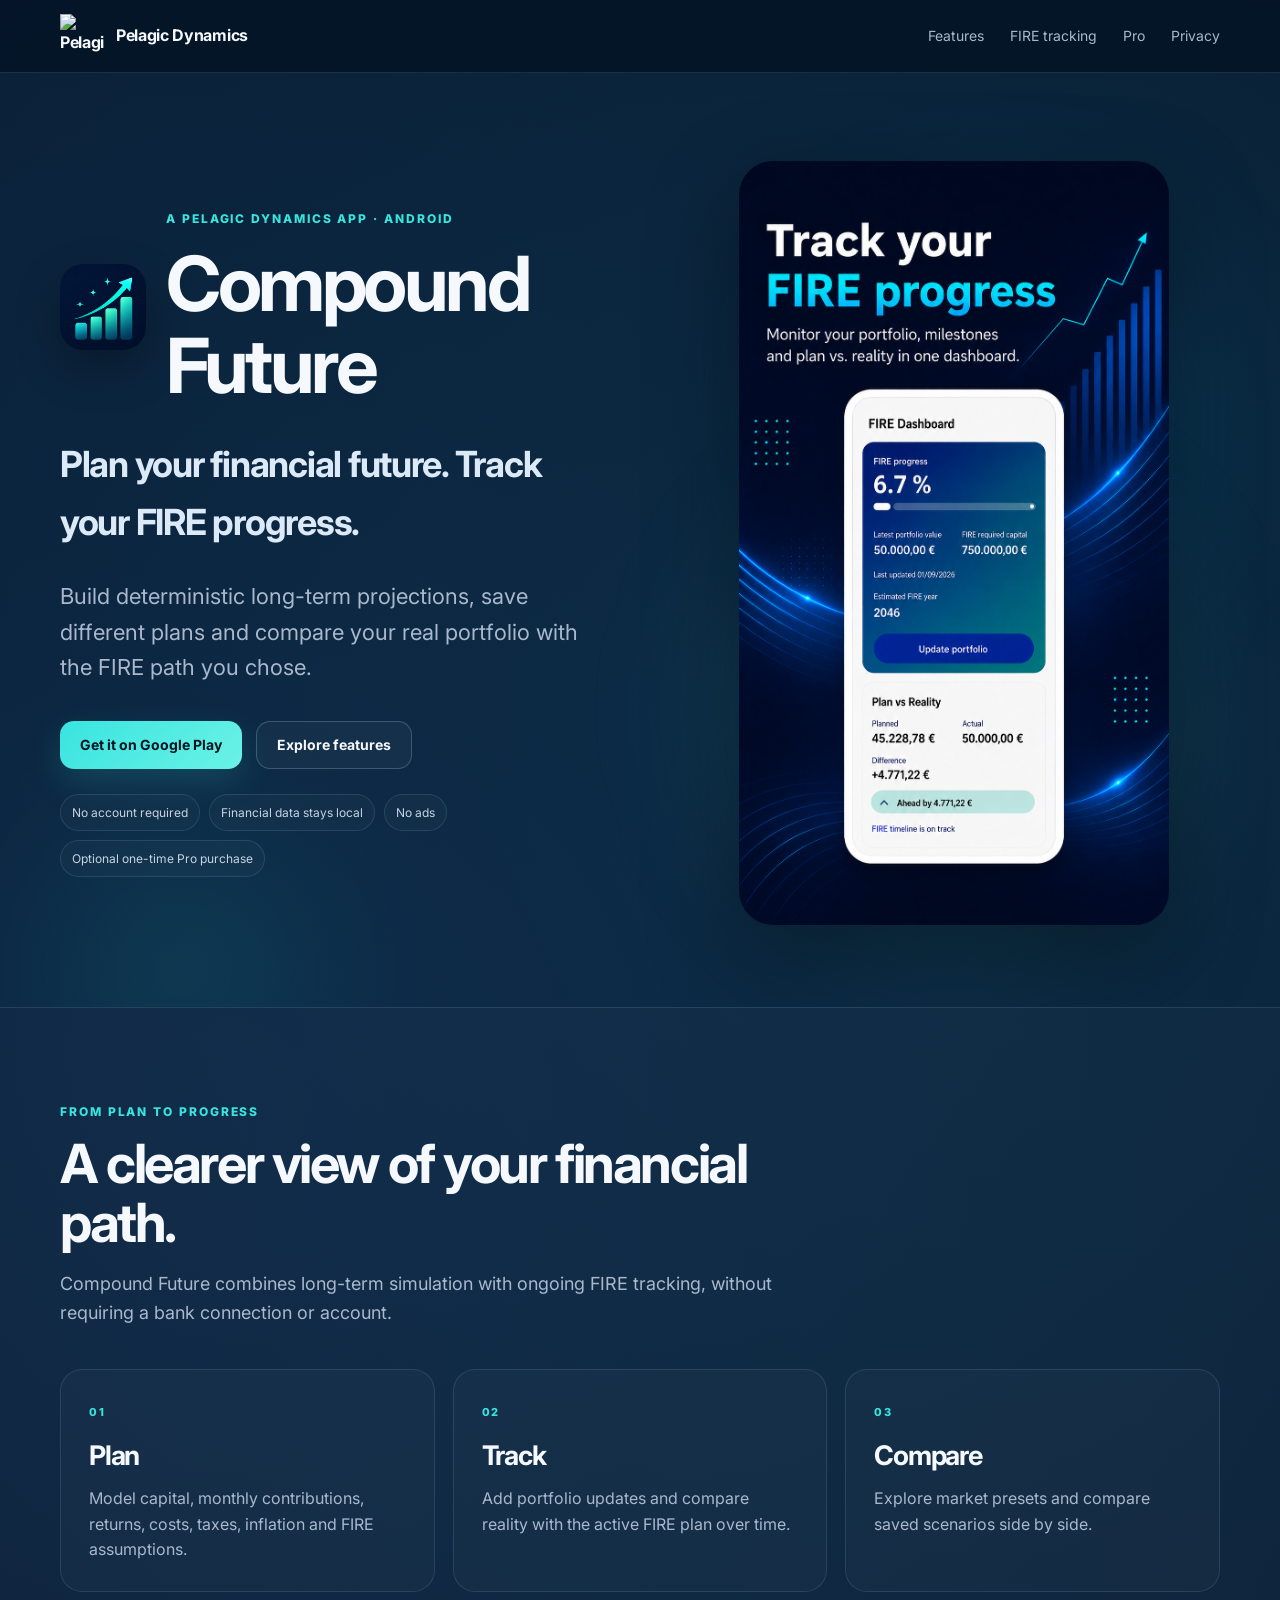
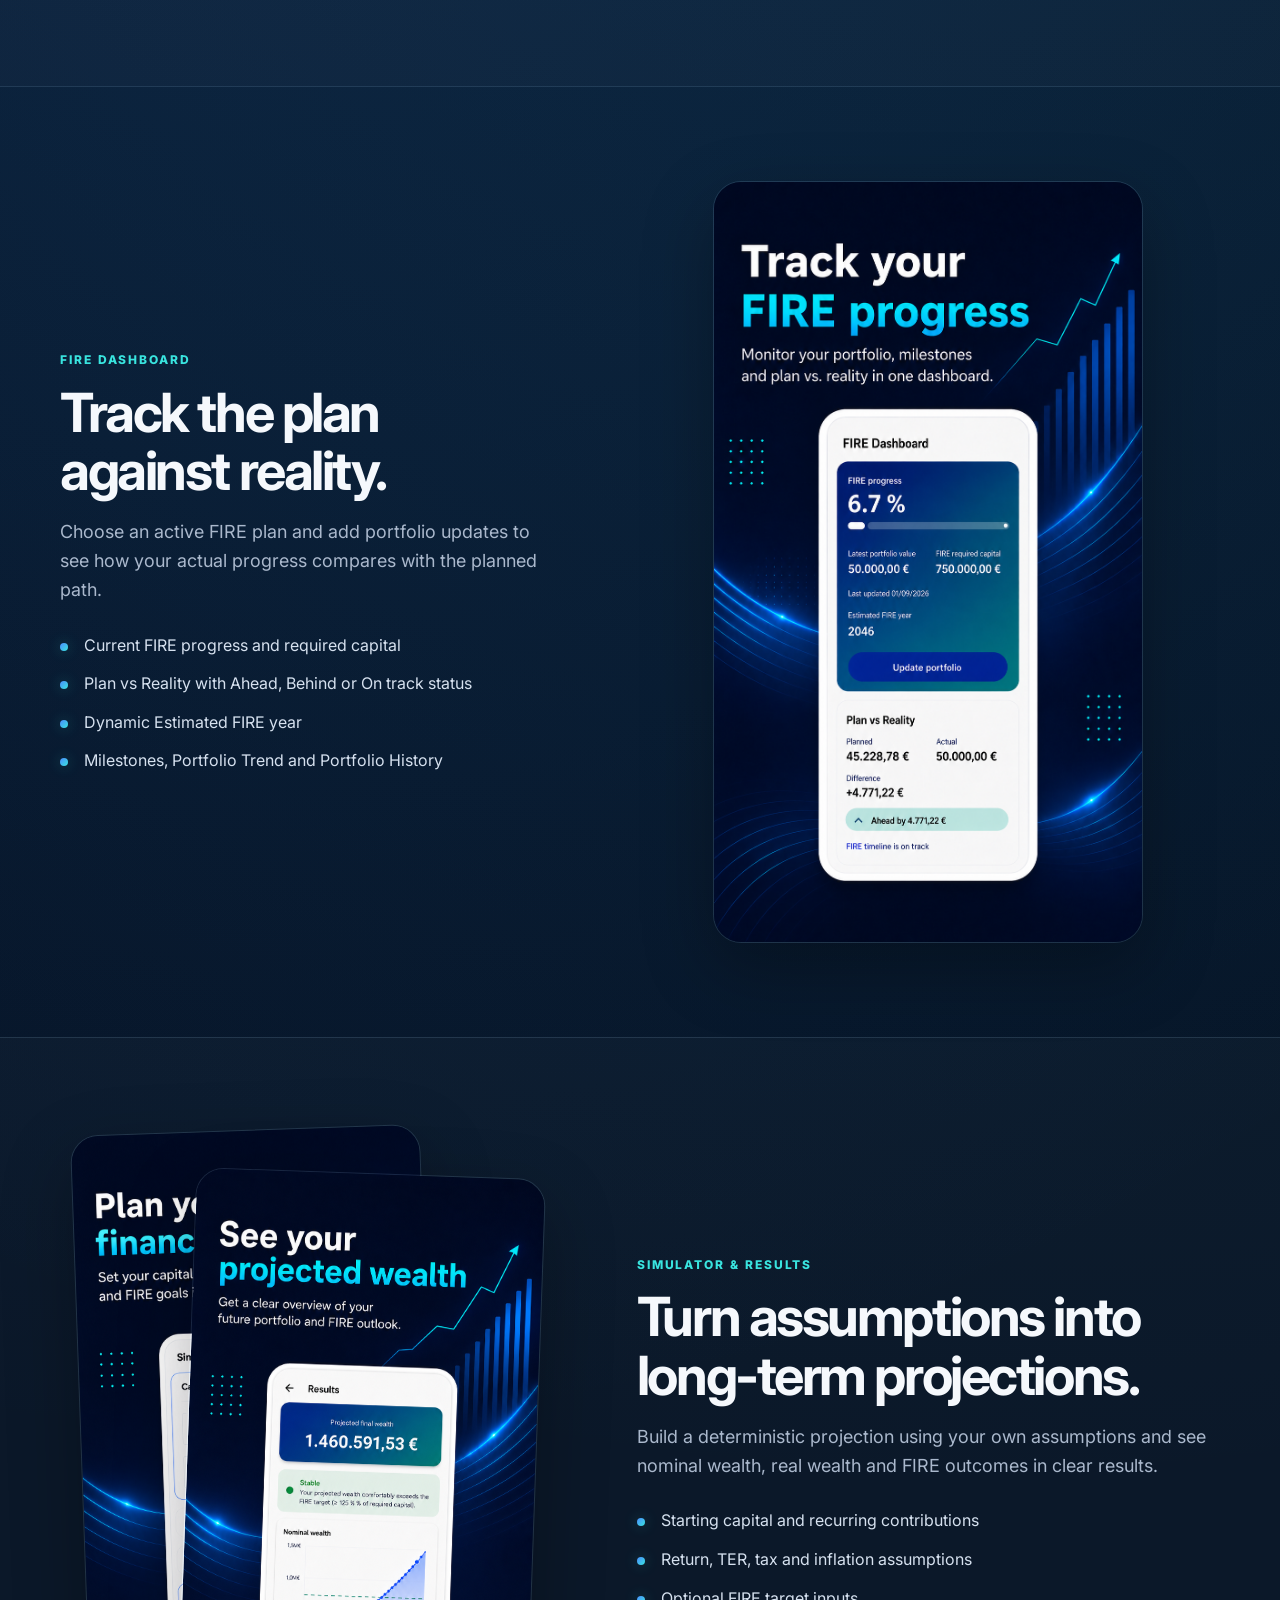
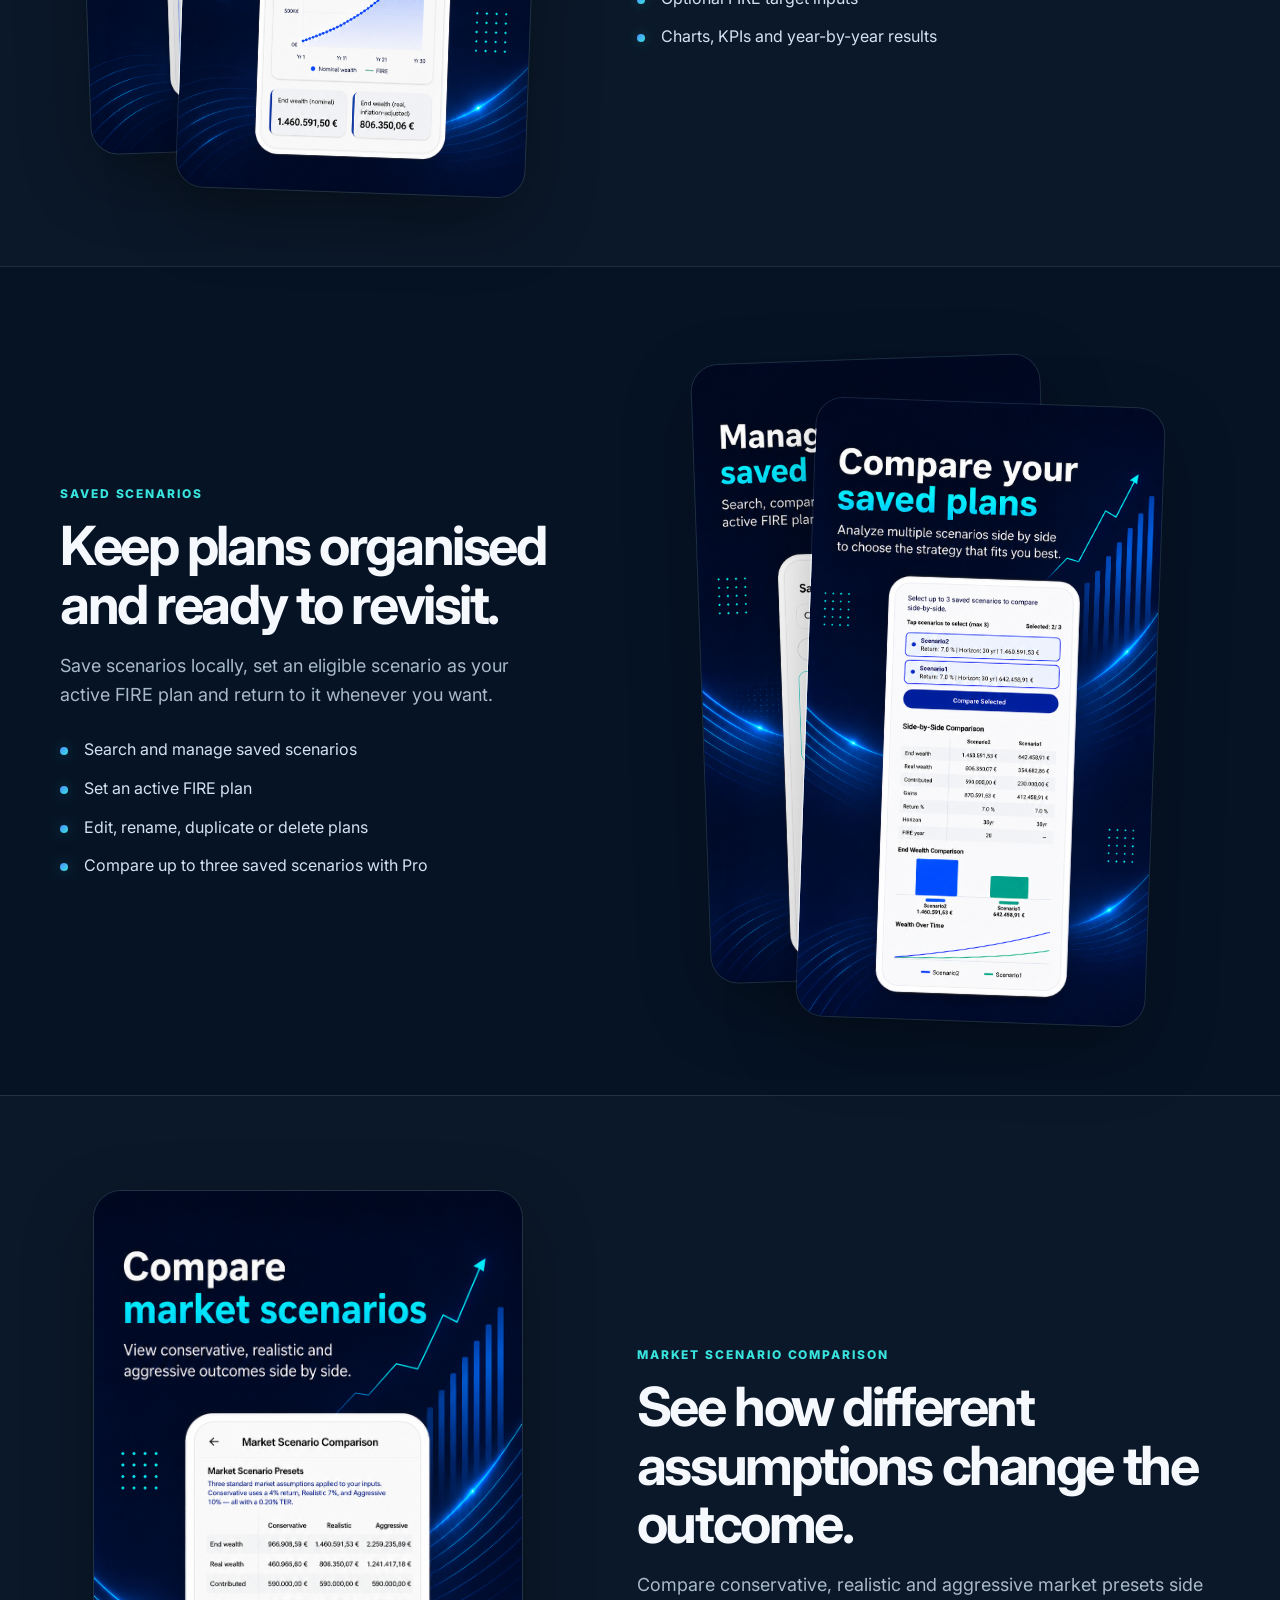
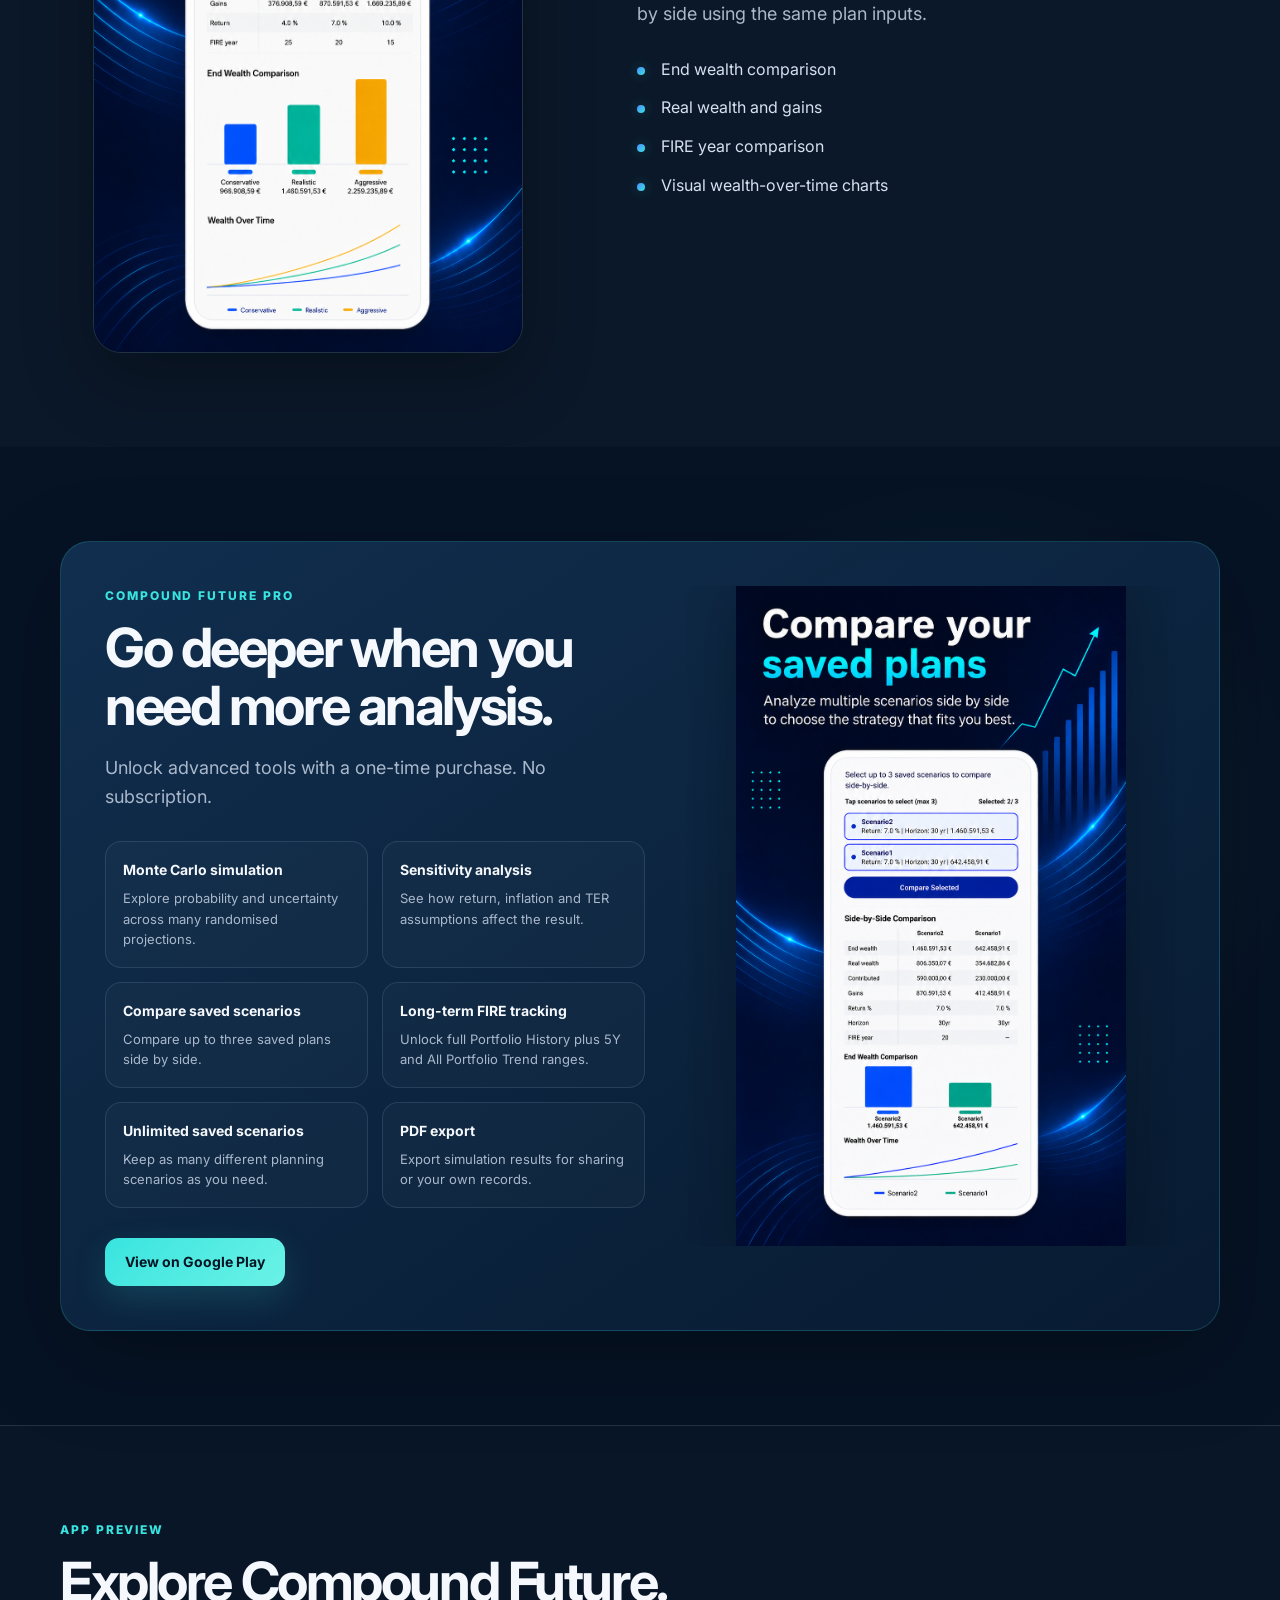
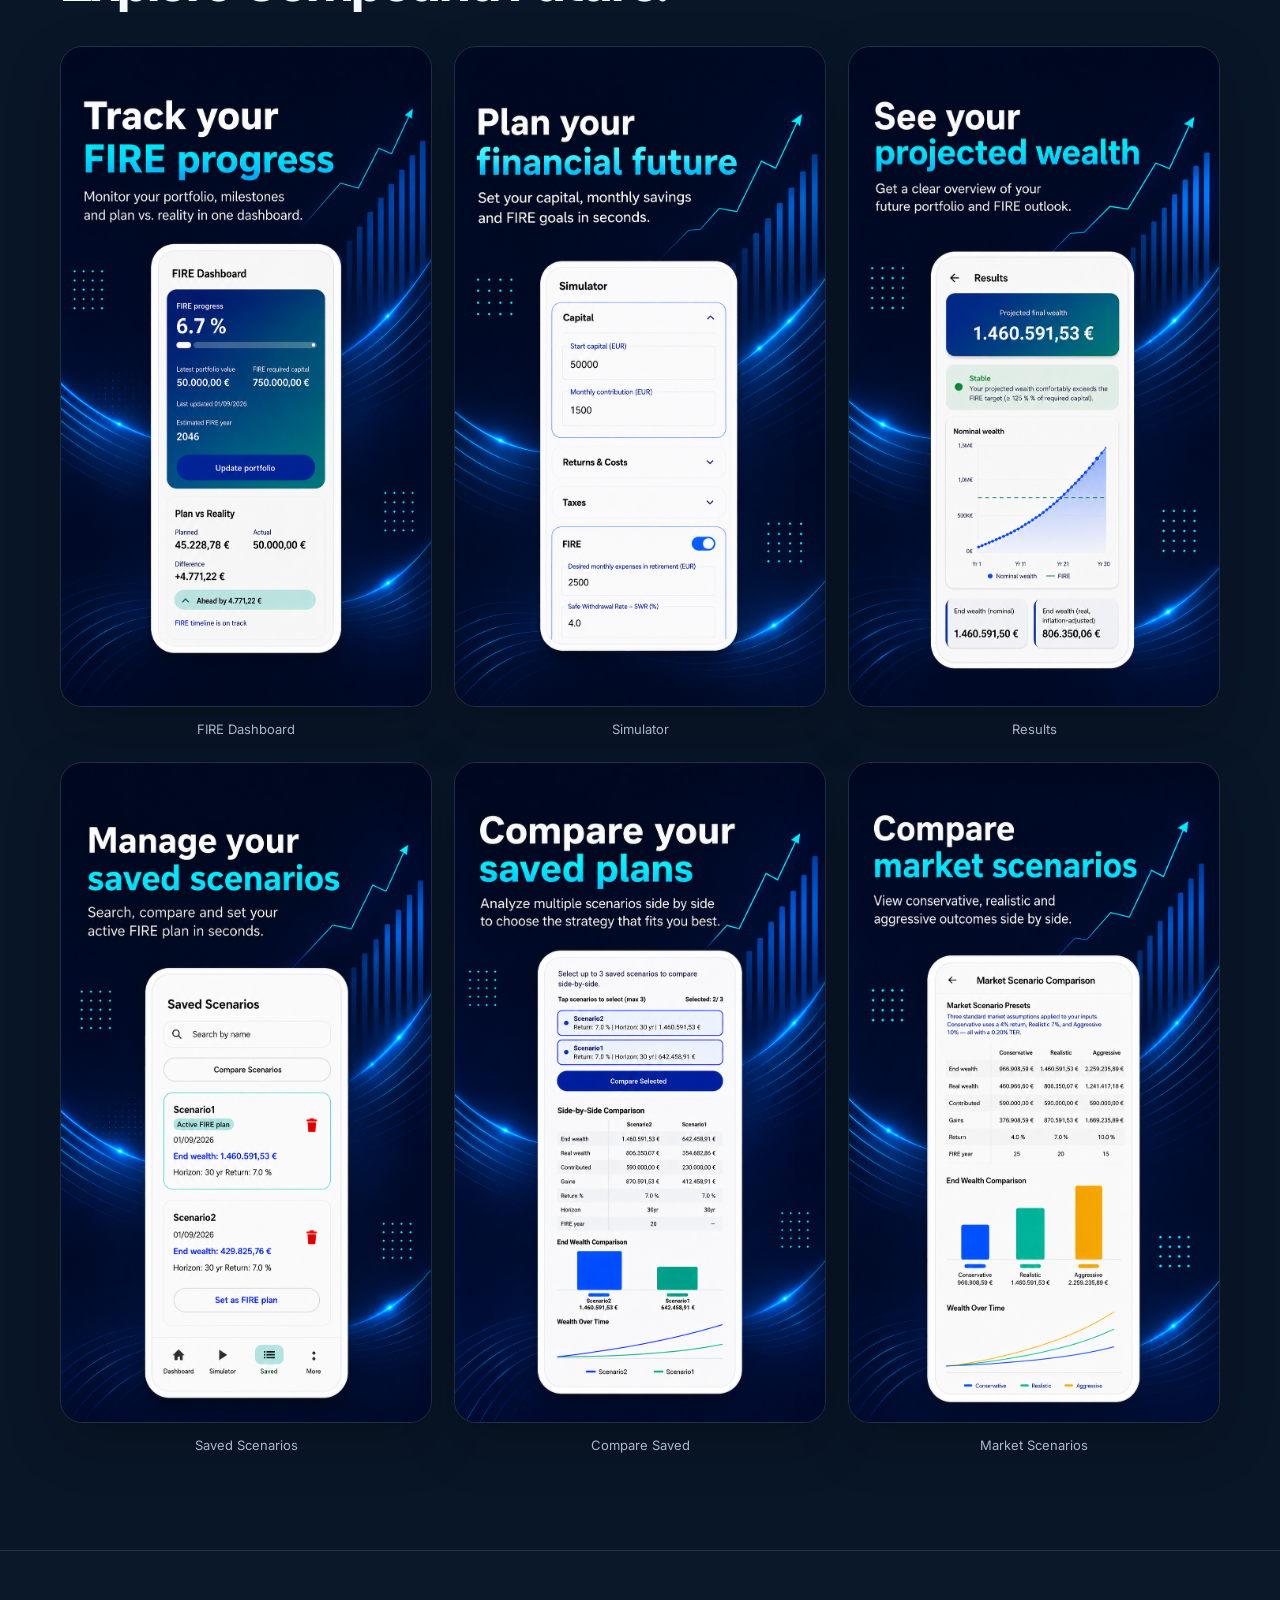
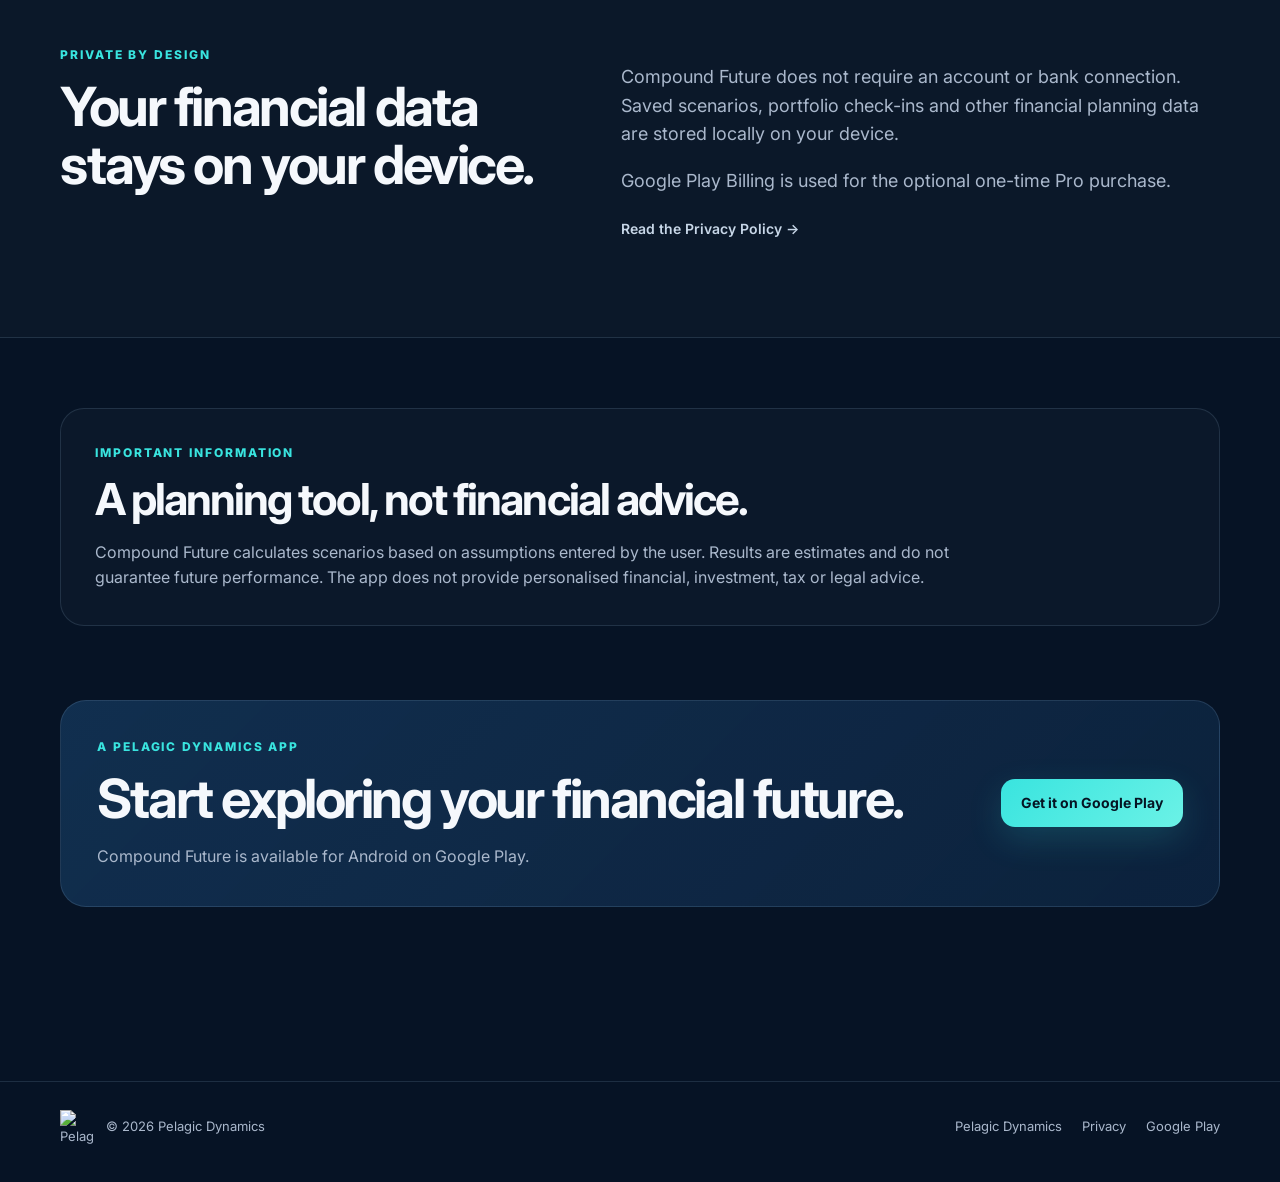
==== compound-future/index.html @ e6f4d22d "Add files via upload" ====
<!doctype html>
<html lang="en">
<head>
  <meta charset="utf-8">
  <meta name="viewport" content="width=device-width, initial-scale=1">
  <meta name="description" content="Compound Future is a private Android FIRE planning app with deterministic projections, portfolio progress tracking and scenario analysis.">
  <meta name="theme-color" content="#07182f">
  <title>Compound Future — Pelagic Dynamics</title>
  <link rel="icon" type="image/png" href="../assets/images/compound-future-icon.png">
  <link rel="preconnect" href="https://fonts.googleapis.com">
  <link rel="preconnect" href="https://fonts.gstatic.com" crossorigin>
  <link href="https://fonts.googleapis.com/css2?family=Inter:wght@400;500;600;700;800&display=swap" rel="stylesheet">
  <link rel="stylesheet" href="../assets/styles.css">
</head>
<body>
  <header class="site-header">
    <div class="container nav-wrap">
      <a class="brand" href="../" aria-label="Pelagic Dynamics home">
        <img src="../assets/images/pelagic-logo-2.png" alt="Pelagic Dynamics logo">
        <span>Pelagic Dynamics</span>
      </a>
      <nav class="nav" aria-label="Primary navigation">
        <a href="#features">Features</a>
        <a href="#tracking">FIRE tracking</a>
        <a href="#pro">Pro</a>
        <a href="privacy/">Privacy</a>
      </nav>
    </div>
  </header>

  <main>
    <section class="cf-hero">
      <div class="hero-glow hero-glow-one"></div>
      <div class="hero-glow hero-glow-two"></div>
      <div class="container cf-hero-grid">
        <div class="cf-hero-copy">
          <div class="cf-app-heading">
            <img src="../assets/images/compound-future-icon.png" alt="Compound Future app icon">
            <div>
              <p class="eyebrow">A PELAGIC DYNAMICS APP · ANDROID</p>
              <h1>Compound Future</h1>
            </div>
          </div>

          <p class="cf-tagline">Plan your financial future. Track your FIRE progress.</p>
          <p class="hero-lead">Build deterministic long-term projections, save different plans and compare your real portfolio with the FIRE path you chose.</p>

          <div class="hero-actions">
            <a class="button button-primary" href="https://play.google.com/store/apps/details?id=com.pelagicdynamics.compoundfuture" target="_blank" rel="noopener noreferrer">Get it on Google Play</a>
            <a class="button button-secondary" href="#features">Explore features</a>
          </div>

          <div class="trust-row cf-trust-row">
            <span>No account required</span>
            <span>Financial data stays local</span>
            <span>No ads</span>
            <span>Optional one-time Pro purchase</span>
          </div>
        </div>

        <div class="cf-hero-visual">
          <div class="cf-phone-glow"></div>
          <img src="../assets/images/cf-dashboard.png" alt="Compound Future FIRE Dashboard">
        </div>
      </div>
    </section>

    <section class="section cf-overview" id="features">
      <div class="container">
        <div class="section-heading">
          <p class="eyebrow">FROM PLAN TO PROGRESS</p>
          <h2>A clearer view of your financial path.</h2>
          <p>Compound Future combines long-term simulation with ongoing FIRE tracking, without requiring a bank connection or account.</p>
        </div>

        <div class="cf-value-grid">
          <article class="cf-value-card">
            <span class="cf-number">01</span>
            <h3>Plan</h3>
            <p>Model capital, monthly contributions, returns, costs, taxes, inflation and FIRE assumptions.</p>
          </article>
          <article class="cf-value-card">
            <span class="cf-number">02</span>
            <h3>Track</h3>
            <p>Add portfolio updates and compare reality with the active FIRE plan over time.</p>
          </article>
          <article class="cf-value-card">
            <span class="cf-number">03</span>
            <h3>Compare</h3>
            <p>Explore market presets and compare saved scenarios side by side.</p>
          </article>
        </div>
      </div>
    </section>

    <section class="section cf-feature-section" id="tracking">
      <div class="container cf-feature-row">
        <div class="cf-feature-copy">
          <p class="eyebrow">FIRE DASHBOARD</p>
          <h2>Track the plan against reality.</h2>
          <p>Choose an active FIRE plan and add portfolio updates to see how your actual progress compares with the planned path.</p>
          <ul class="cf-list">
            <li>Current FIRE progress and required capital</li>
            <li>Plan vs Reality with Ahead, Behind or On track status</li>
            <li>Dynamic Estimated FIRE year</li>
            <li>Milestones, Portfolio Trend and Portfolio History</li>
          </ul>
        </div>
        <div class="cf-feature-image">
          <img src="../assets/images/cf-dashboard.png" alt="Compound Future FIRE Dashboard showing plan versus reality">
        </div>
      </div>
    </section>

    <section class="section cf-feature-section cf-feature-alt">
      <div class="container cf-feature-row cf-feature-row-reverse">
        <div class="cf-feature-copy">
          <p class="eyebrow">SIMULATOR & RESULTS</p>
          <h2>Turn assumptions into long-term projections.</h2>
          <p>Build a deterministic projection using your own assumptions and see nominal wealth, real wealth and FIRE outcomes in clear results.</p>
          <ul class="cf-list">
            <li>Starting capital and recurring contributions</li>
            <li>Return, TER, tax and inflation assumptions</li>
            <li>Optional FIRE target inputs</li>
            <li>Charts, KPIs and year-by-year results</li>
          </ul>
        </div>
        <div class="cf-feature-image cf-feature-stack">
          <img src="../assets/images/cf-plan.png" alt="Compound Future Simulator">
          <img src="../assets/images/cf-results.png" alt="Compound Future projected wealth results">
        </div>
      </div>
    </section>

    <section class="section cf-feature-section">
      <div class="container cf-feature-row">
        <div class="cf-feature-copy">
          <p class="eyebrow">SAVED SCENARIOS</p>
          <h2>Keep plans organised and ready to revisit.</h2>
          <p>Save scenarios locally, set an eligible scenario as your active FIRE plan and return to it whenever you want.</p>
          <ul class="cf-list">
            <li>Search and manage saved scenarios</li>
            <li>Set an active FIRE plan</li>
            <li>Edit, rename, duplicate or delete plans</li>
            <li>Compare up to three saved scenarios with Pro</li>
          </ul>
        </div>
        <div class="cf-feature-image cf-feature-stack">
          <img src="../assets/images/cf-saved.png" alt="Compound Future saved scenarios">
          <img src="../assets/images/cf-compare-saved.png" alt="Compound Future saved scenario comparison">
        </div>
      </div>
    </section>

    <section class="section cf-feature-section cf-feature-alt">
      <div class="container cf-feature-row cf-feature-row-reverse">
        <div class="cf-feature-copy">
          <p class="eyebrow">MARKET SCENARIO COMPARISON</p>
          <h2>See how different assumptions change the outcome.</h2>
          <p>Compare conservative, realistic and aggressive market presets side by side using the same plan inputs.</p>
          <ul class="cf-list">
            <li>End wealth comparison</li>
            <li>Real wealth and gains</li>
            <li>FIRE year comparison</li>
            <li>Visual wealth-over-time charts</li>
          </ul>
        </div>
        <div class="cf-feature-image">
          <img src="../assets/images/cf-market.png" alt="Compound Future market scenario comparison">
        </div>
      </div>
    </section>

    <section class="section cf-pro" id="pro">
      <div class="container">
        <div class="cf-pro-card">
          <div class="cf-pro-copy">
            <p class="eyebrow">COMPOUND FUTURE PRO</p>
            <h2>Go deeper when you need more analysis.</h2>
            <p>Unlock advanced tools with a one-time purchase. No subscription.</p>

            <div class="cf-pro-features">
              <div><strong>Monte Carlo simulation</strong><span>Explore probability and uncertainty across many randomised projections.</span></div>
              <div><strong>Sensitivity analysis</strong><span>See how return, inflation and TER assumptions affect the result.</span></div>
              <div><strong>Compare saved scenarios</strong><span>Compare up to three saved plans side by side.</span></div>
              <div><strong>Long-term FIRE tracking</strong><span>Unlock full Portfolio History plus 5Y and All Portfolio Trend ranges.</span></div>
              <div><strong>Unlimited saved scenarios</strong><span>Keep as many different planning scenarios as you need.</span></div>
              <div><strong>PDF export</strong><span>Export simulation results for sharing or your own records.</span></div>
            </div>

            <a class="button button-primary" href="https://play.google.com/store/apps/details?id=com.pelagicdynamics.compoundfuture" target="_blank" rel="noopener noreferrer">View on Google Play</a>
          </div>
          <div class="cf-pro-visual">
            <img src="../assets/images/cf-compare-saved.png" alt="Compound Future saved scenario comparison">
          </div>
        </div>
      </div>
    </section>

    <section class="section cf-gallery-section">
      <div class="container">
        <div class="section-heading compact">
          <p class="eyebrow">APP PREVIEW</p>
          <h2>Explore Compound Future.</h2>
        </div>
        <div class="screenshots screenshots-six">
          <figure><img src="../assets/images/cf-dashboard.png" alt="FIRE Dashboard"><figcaption>FIRE Dashboard</figcaption></figure>
          <figure><img src="../assets/images/cf-plan.png" alt="Simulator"><figcaption>Simulator</figcaption></figure>
          <figure><img src="../assets/images/cf-results.png" alt="Results"><figcaption>Results</figcaption></figure>
          <figure><img src="../assets/images/cf-saved.png" alt="Saved Scenarios"><figcaption>Saved Scenarios</figcaption></figure>
          <figure><img src="../assets/images/cf-compare-saved.png" alt="Compare Saved Scenarios"><figcaption>Compare Saved</figcaption></figure>
          <figure><img src="../assets/images/cf-market.png" alt="Market Scenario Comparison"><figcaption>Market Scenarios</figcaption></figure>
        </div>
      </div>
    </section>

    <section class="section cf-privacy" id="privacy">
      <div class="container cf-privacy-grid">
        <div>
          <p class="eyebrow">PRIVATE BY DESIGN</p>
          <h2>Your financial data stays on your device.</h2>
        </div>
        <div class="cf-privacy-copy">
          <p>Compound Future does not require an account or bank connection. Saved scenarios, portfolio check-ins and other financial planning data are stored locally on your device.</p>
          <p>Google Play Billing is used for the optional one-time Pro purchase.</p>
          <a class="text-link" href="privacy/">Read the Privacy Policy →</a>
        </div>
      </div>
    </section>

    <section class="section cf-disclaimer">
      <div class="container">
        <div class="cf-disclaimer-card">
          <p class="eyebrow">IMPORTANT INFORMATION</p>
          <h2>A planning tool, not financial advice.</h2>
          <p>Compound Future calculates scenarios based on assumptions entered by the user. Results are estimates and do not guarantee future performance. The app does not provide personalised financial, investment, tax or legal advice.</p>
        </div>
      </div>
    </section>

    <section class="section contact cf-final-cta">
      <div class="container contact-card">
        <div>
          <p class="eyebrow">A PELAGIC DYNAMICS APP</p>
          <h2>Start exploring your financial future.</h2>
          <p>Compound Future is available for Android on Google Play.</p>
        </div>
        <a class="button button-primary" href="https://play.google.com/store/apps/details?id=com.pelagicdynamics.compoundfuture" target="_blank" rel="noopener noreferrer">Get it on Google Play</a>
      </div>
    </section>
  </main>

  <footer class="footer">
    <div class="container footer-wrap">
      <div class="footer-brand">
        <img src="../assets/images/pelagic-logo-2.png" alt="Pelagic Dynamics">
        <span>© 2026 Pelagic Dynamics</span>
      </div>
      <div class="footer-links">
        <a href="../">Pelagic Dynamics</a>
        <a href="privacy/">Privacy</a>
        <a href="https://play.google.com/store/apps/details?id=com.pelagicdynamics.compoundfuture" target="_blank" rel="noopener noreferrer">Google Play</a>
      </div>
    </div>
  </footer>
</body>
</html>
---- assets/styles.css ----
:root {
  --bg: #061325;
  --bg-soft: #0a1b32;
  --surface: rgba(14, 33, 58, .72);
  --surface-strong: #102744;
  --text: #f5f8fc;
  --muted: #aab8cc;
  --line: rgba(151, 184, 218, .16);
  --cyan: #39e4df;
  --blue: #4b8cff;
  --blue-deep: #165bc6;
  --shadow: 0 28px 90px rgba(0, 0, 0, .28);
}

* { box-sizing: border-box; }
html { scroll-behavior: smooth; }
body {
  margin: 0;
  font-family: Inter, system-ui, -apple-system, BlinkMacSystemFont, "Segoe UI", sans-serif;
  color: var(--text);
  background:
    radial-gradient(circle at 76% 8%, rgba(34, 184, 209, .11), transparent 28%),
    radial-gradient(circle at 18% 12%, rgba(54, 113, 230, .12), transparent 24%),
    var(--bg);
  line-height: 1.6;
}
img { max-width: 100%; display: block; }
a { color: inherit; text-decoration: none; }

.container { width: min(1160px, calc(100% - 40px)); margin: 0 auto; }

.site-header {
  position: sticky; top: 0; z-index: 50;
  backdrop-filter: blur(18px);
  background: rgba(6, 19, 37, .82);
  border-bottom: 1px solid var(--line);
}
.nav-wrap { min-height: 72px; display: flex; align-items: center; justify-content: space-between; gap: 28px; }
.brand { display: inline-flex; align-items: center; gap: 12px; font-weight: 700; letter-spacing: -.02em; }
.brand img { width: 44px; height: 44px; object-fit: contain; }
.nav { display: flex; gap: 26px; font-size: 14px; color: var(--muted); }
.nav a:hover { color: var(--text); }

.hero { position: relative; overflow: hidden; padding: 108px 0 92px; }
.hero-grid { display: grid; grid-template-columns: 1.1fr .9fr; align-items: center; gap: 68px; }
.hero-copy { max-width: 720px; }
.eyebrow { margin: 0 0 14px; color: var(--cyan); font-size: 12px; font-weight: 800; letter-spacing: .16em; }
h1, h2, h3 { margin: 0; line-height: 1.08; letter-spacing: -.045em; }
h1 { font-size: clamp(48px, 7vw, 82px); max-width: 850px; }
h2 { font-size: clamp(34px, 4.7vw, 54px); }
h3 { font-size: clamp(28px, 3.6vw, 42px); }
.hero-lead { margin: 28px 0 0; color: var(--muted); font-size: clamp(18px, 2vw, 22px); max-width: 680px; }
.hero-actions { display: flex; flex-wrap: wrap; gap: 14px; margin-top: 36px; }
.button { display: inline-flex; align-items: center; justify-content: center; min-height: 48px; padding: 0 20px; border-radius: 14px; font-weight: 700; font-size: 14px; transition: transform .18s ease, border-color .18s ease, background .18s ease; }
.button:hover { transform: translateY(-2px); }
.button-primary { color: #051423; background: linear-gradient(135deg, var(--cyan), #6bf2e6); box-shadow: 0 12px 34px rgba(57, 228, 223, .16); }
.button-secondary { border: 1px solid rgba(178, 205, 233, .25); background: rgba(255,255,255,.035); }
.hero-mark { position: relative; display: grid; place-items: center; min-height: 430px; }
.hero-mark img { position: relative; z-index: 2; width: min(420px, 88%); filter: drop-shadow(0 28px 45px rgba(0,0,0,.22)); }
.hero-mark-ring { position: absolute; width: 360px; height: 360px; border-radius: 50%; border: 1px solid rgba(57,228,223,.24); box-shadow: inset 0 0 70px rgba(51, 174, 215, .10), 0 0 70px rgba(51,174,215,.08); }
.hero-glow { position: absolute; border-radius: 50%; filter: blur(85px); opacity: .22; pointer-events: none; }
.hero-glow-one { width: 360px; height: 360px; background: #008ecf; right: 7%; top: 18%; }
.hero-glow-two { width: 260px; height: 260px; background: #1ee6d0; left: 4%; bottom: -10%; opacity: .10; }

.section { padding: 94px 0; }
.section-heading { max-width: 760px; margin-bottom: 42px; }
.section-heading > p:last-child { color: var(--muted); margin: 18px 0 0; font-size: 18px; }
.section-heading.compact { margin-bottom: 34px; }

.product-card {
  display: grid; grid-template-columns: 1.05fr .95fr; gap: 30px;
  background: linear-gradient(150deg, rgba(19, 47, 81, .88), rgba(9, 28, 52, .90));
  border: 1px solid var(--line); border-radius: 30px; padding: 38px; box-shadow: var(--shadow); overflow: hidden;
}
.product-copy { padding: 6px; }
.product-title-row { display: flex; align-items: center; gap: 18px; }
.app-icon { width: 82px; height: 82px; border-radius: 22px; box-shadow: 0 14px 32px rgba(0,0,0,.28); }
.product-kicker { margin: 0 0 6px; color: var(--cyan); font-size: 11px; font-weight: 800; letter-spacing: .14em; }
.product-intro { color: var(--muted); font-size: 18px; margin: 24px 0 28px; }
.feature-grid { display: grid; gap: 18px; }
.feature-item { display: grid; grid-template-columns: 12px 1fr; gap: 12px; align-items: start; }
.feature-dot { width: 8px; height: 8px; border-radius: 50%; margin-top: 8px; background: linear-gradient(135deg, var(--blue), var(--cyan)); box-shadow: 0 0 16px rgba(57,228,223,.4); }
.feature-item strong { display: block; font-size: 15px; }
.feature-item p { margin: 4px 0 0; color: var(--muted); font-size: 14px; }
.trust-row { display: flex; flex-wrap: wrap; gap: 9px; margin-top: 28px; }
.trust-row span { padding: 8px 11px; border: 1px solid var(--line); border-radius: 999px; color: #c7d3e2; font-size: 12px; background: rgba(255,255,255,.025); }
.product-actions { display: flex; flex-wrap: wrap; gap: 18px; align-items: center; margin-top: 28px; }
.text-link { color: #c8d7e8; font-size: 14px; font-weight: 600; }
.text-link:hover { color: var(--cyan); }
.product-visual { display: flex; align-items: flex-end; justify-content: center; padding: 10px 0 0; }
.product-visual img { width: min(390px, 100%); border-radius: 30px 30px 0 0; box-shadow: 0 26px 70px rgba(0,0,0,.28); }

.showcase { background: rgba(255,255,255,.018); border-top: 1px solid var(--line); border-bottom: 1px solid var(--line); }
.screenshots { display: grid; grid-template-columns: repeat(4, 1fr); gap: 18px; align-items: start; }
.screenshots figure { margin: 0; }
.screenshots img { width: 100%; border-radius: 22px; border: 1px solid var(--line); box-shadow: 0 20px 54px rgba(0,0,0,.23); }
.screenshots figcaption { margin-top: 12px; color: var(--muted); font-size: 13px; text-align: center; }

.studio-grid { display: grid; grid-template-columns: .9fr 1.1fr; gap: 70px; align-items: start; }
.studio-copy { font-size: 20px; color: var(--muted); }
.studio-copy p { margin-top: 0; }

.contact { padding-top: 34px; }
.contact-card { display: flex; justify-content: space-between; align-items: center; gap: 30px; padding: 36px; border-radius: 26px; background: linear-gradient(135deg, rgba(26, 69, 112, .56), rgba(15, 40, 70, .7)); border: 1px solid var(--line); }
.contact-card p:not(.eyebrow) { color: var(--muted); margin-bottom: 0; }

.footer { margin-top: 80px; border-top: 1px solid var(--line); padding: 28px 0 38px; color: var(--muted); font-size: 13px; }
.footer-wrap { display: flex; justify-content: space-between; align-items: center; gap: 24px; }
.footer-brand { display: flex; align-items: center; gap: 12px; }
.footer-brand img { width: 34px; height: 34px; object-fit: contain; }
.footer-links { display: flex; gap: 20px; }
.footer-links a:hover { color: var(--text); }

@media (max-width: 920px) {
  .hero-grid, .product-card, .studio-grid { grid-template-columns: 1fr; }
  .hero { padding-top: 78px; }
  .hero-mark { min-height: 300px; }
  .hero-mark img { width: 300px; }
  .hero-mark-ring { width: 260px; height: 260px; }
  .product-visual { max-height: 620px; overflow: hidden; }
  .screenshots { grid-template-columns: repeat(2, 1fr); }
}

@media (max-width: 680px) {
  .container { width: min(100% - 28px, 1160px); }
  .nav { display: none; }
  .brand span { font-size: 15px; }
  .hero { padding: 64px 0 58px; }
  .hero-grid { gap: 30px; }
  .hero-mark { min-height: 240px; }
  .hero-mark img { width: 240px; }
  .hero-mark-ring { width: 205px; height: 205px; }
  .section { padding: 66px 0; }
  .product-card { padding: 22px; border-radius: 24px; }
  .product-title-row { align-items: flex-start; }
  .app-icon { width: 66px; height: 66px; border-radius: 18px; }
  .screenshots { grid-template-columns: 1fr 1fr; gap: 12px; }
  .screenshots img { border-radius: 15px; }
  .contact-card, .footer-wrap { flex-direction: column; align-items: flex-start; }
  .footer-links { flex-wrap: wrap; }
}

/* Compound Future product page */
.cf-hero { position: relative; overflow: hidden; padding: 88px 0 82px; }
.cf-hero-grid { display: grid; grid-template-columns: 1.02fr .98fr; gap: 76px; align-items: center; }
.cf-hero-copy { position: relative; z-index: 2; }
.cf-app-heading { display: flex; gap: 20px; align-items: center; }
.cf-app-heading img { width: 86px; height: 86px; border-radius: 23px; box-shadow: 0 18px 44px rgba(0,0,0,.28); }
.cf-app-heading h1 { font-size: clamp(48px, 6vw, 76px); }
.cf-tagline { margin: 30px 0 0; font-size: clamp(25px, 3vw, 36px); font-weight: 700; letter-spacing: -.035em; color: #dce9f7; }
.cf-trust-row { margin-top: 25px; }
.cf-hero-visual { position: relative; display: flex; justify-content: center; align-items: flex-end; min-height: 650px; }
.cf-hero-visual img { position: relative; z-index: 2; width: min(430px, 100%); border-radius: 34px; box-shadow: 0 32px 90px rgba(0,0,0,.38); }
.cf-phone-glow { position: absolute; width: 430px; height: 430px; border-radius: 50%; background: rgba(57,228,223,.14); filter: blur(75px); }
.cf-overview { border-top: 1px solid var(--line); background: rgba(255,255,255,.014); }
.cf-value-grid { display: grid; grid-template-columns: repeat(3, 1fr); gap: 18px; }
.cf-value-card { padding: 28px; border-radius: 22px; border: 1px solid var(--line); background: rgba(255,255,255,.025); }
.cf-value-card .cf-number { color: var(--cyan); font-size: 11px; font-weight: 800; letter-spacing: .16em; }
.cf-value-card h3 { margin-top: 17px; font-size: 27px; }
.cf-value-card p { color: var(--muted); margin-bottom: 0; }
.cf-feature-section { border-top: 1px solid var(--line); }
.cf-feature-alt { background: rgba(255,255,255,.018); }
.cf-feature-row { display: grid; grid-template-columns: .92fr 1.08fr; gap: 80px; align-items: center; }
.cf-feature-row-reverse .cf-feature-copy { order: 2; }
.cf-feature-row-reverse .cf-feature-image { order: 1; }
.cf-feature-copy > p:not(.eyebrow) { color: var(--muted); font-size: 18px; max-width: 620px; }
.cf-list { list-style: none; margin: 28px 0 0; padding: 0; display: grid; gap: 13px; color: #d6e1ef; }
.cf-list li { position: relative; padding-left: 24px; }
.cf-list li::before { content: ""; position: absolute; left: 0; top: .62em; width: 8px; height: 8px; border-radius: 50%; background: linear-gradient(135deg, var(--blue), var(--cyan)); box-shadow: 0 0 14px rgba(57,228,223,.3); }
.cf-feature-image { display: flex; justify-content: center; }
.cf-feature-image img { width: min(430px, 100%); border-radius: 28px; border: 1px solid var(--line); box-shadow: 0 25px 70px rgba(0,0,0,.28); }
.cf-pro { background: radial-gradient(circle at 75% 38%, rgba(57,228,223,.09), transparent 30%); }
.cf-pro-card { display: grid; grid-template-columns: 1.05fr .95fr; gap: 42px; padding: 44px; border-radius: 30px; border: 1px solid rgba(57,228,223,.18); background: linear-gradient(145deg, rgba(18,49,82,.92), rgba(8,27,50,.94)); box-shadow: var(--shadow); overflow: hidden; }
.cf-pro-copy > p:not(.eyebrow) { color: var(--muted); font-size: 18px; }
.cf-pro-features { display: grid; grid-template-columns: 1fr 1fr; gap: 14px; margin: 30px 0; }
.cf-pro-features > div { padding: 17px; border: 1px solid var(--line); border-radius: 16px; background: rgba(255,255,255,.025); }
.cf-pro-features strong { display: block; font-size: 14px; }
.cf-pro-features span { display: block; margin-top: 6px; color: var(--muted); font-size: 13px; }
.cf-pro-visual { display: flex; align-items: flex-end; justify-content: center; max-height: 660px; overflow: hidden; }
.cf-pro-visual img { width: min(390px, 100%); border-radius: 26px 26px 0 0; box-shadow: 0 25px 70px rgba(0,0,0,.28); }
.cf-privacy { border-top: 1px solid var(--line); border-bottom: 1px solid var(--line); background: rgba(255,255,255,.018); }
.cf-privacy-grid { display: grid; grid-template-columns: .9fr 1.1fr; gap: 70px; }
.cf-privacy-copy { color: var(--muted); font-size: 18px; }
.cf-disclaimer { padding-top: 70px; padding-bottom: 40px; }
.cf-disclaimer-card { padding: 34px; border-radius: 24px; border: 1px solid var(--line); background: rgba(255,255,255,.022); }
.cf-disclaimer-card h2 { font-size: clamp(30px, 4vw, 44px); }
.cf-disclaimer-card > p:last-child { margin-bottom: 0; max-width: 900px; color: var(--muted); }
.cf-final-cta { padding-top: 34px; }

@media (max-width: 920px) {
  .cf-hero-grid, .cf-feature-row, .cf-pro-card, .cf-privacy-grid { grid-template-columns: 1fr; }
  .cf-hero-visual { min-height: 520px; }
  .cf-feature-row-reverse .cf-feature-copy, .cf-feature-row-reverse .cf-feature-image { order: initial; }
  .cf-feature-row { gap: 42px; }
  .cf-value-grid { grid-template-columns: 1fr; }
}

@media (max-width: 680px) {
  .cf-hero { padding: 58px 0 60px; }
  .cf-app-heading { align-items: flex-start; }
  .cf-app-heading img { width: 66px; height: 66px; border-radius: 18px; }
  .cf-hero-visual { min-height: 430px; }
  .cf-pro-card { padding: 23px; border-radius: 24px; }
  .cf-pro-features { grid-template-columns: 1fr; }
  .cf-value-card { padding: 23px; }
  .cf-disclaimer-card { padding: 24px; }
}

/* 2026-09 refresh: updated Compound Future screenshots while keeping Pelagic Dynamics as the primary studio brand */
.screenshots-six { grid-template-columns: repeat(3, 1fr); gap: 22px; }
.screenshots-six img { aspect-ratio: 9 / 16; object-fit: cover; object-position: top; }
.cf-gallery-section { border-top: 1px solid var(--line); background: rgba(255,255,255,.012); }
.cf-feature-stack { position: relative; min-height: 640px; align-items: center; }
.cf-feature-stack img { position: absolute; width: min(350px, 78%); }
.cf-feature-stack img:first-child { transform: translate(-15%, -2%) rotate(-2deg); z-index: 1; }
.cf-feature-stack img:last-child { transform: translate(15%, 5%) rotate(2deg); z-index: 2; }

@media (max-width: 920px) {
  .screenshots-six { grid-template-columns: repeat(2, 1fr); }
  .cf-feature-stack { min-height: 560px; }
}

@media (max-width: 680px) {
  .screenshots-six { grid-template-columns: 1fr 1fr; gap: 12px; }
  .cf-feature-stack { min-height: 440px; }
  .cf-feature-stack img { width: min(270px, 78%); }
}
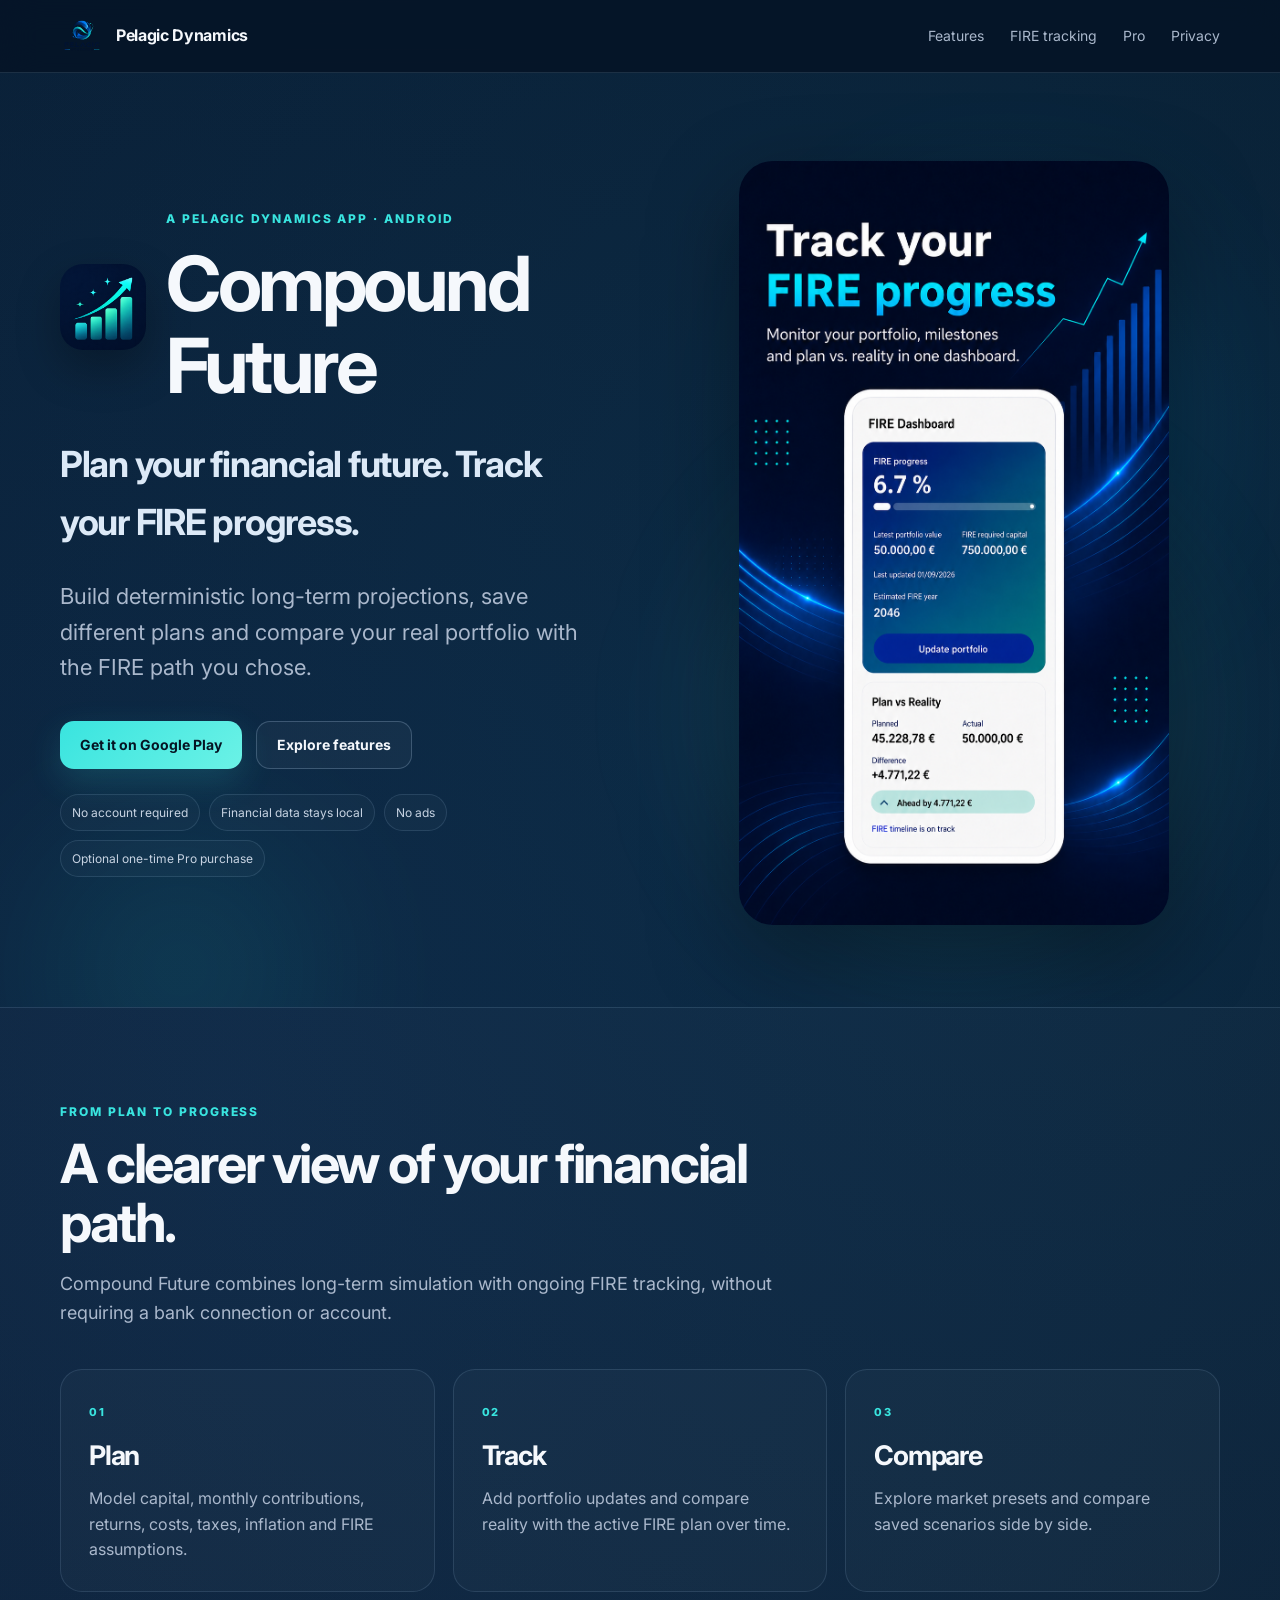
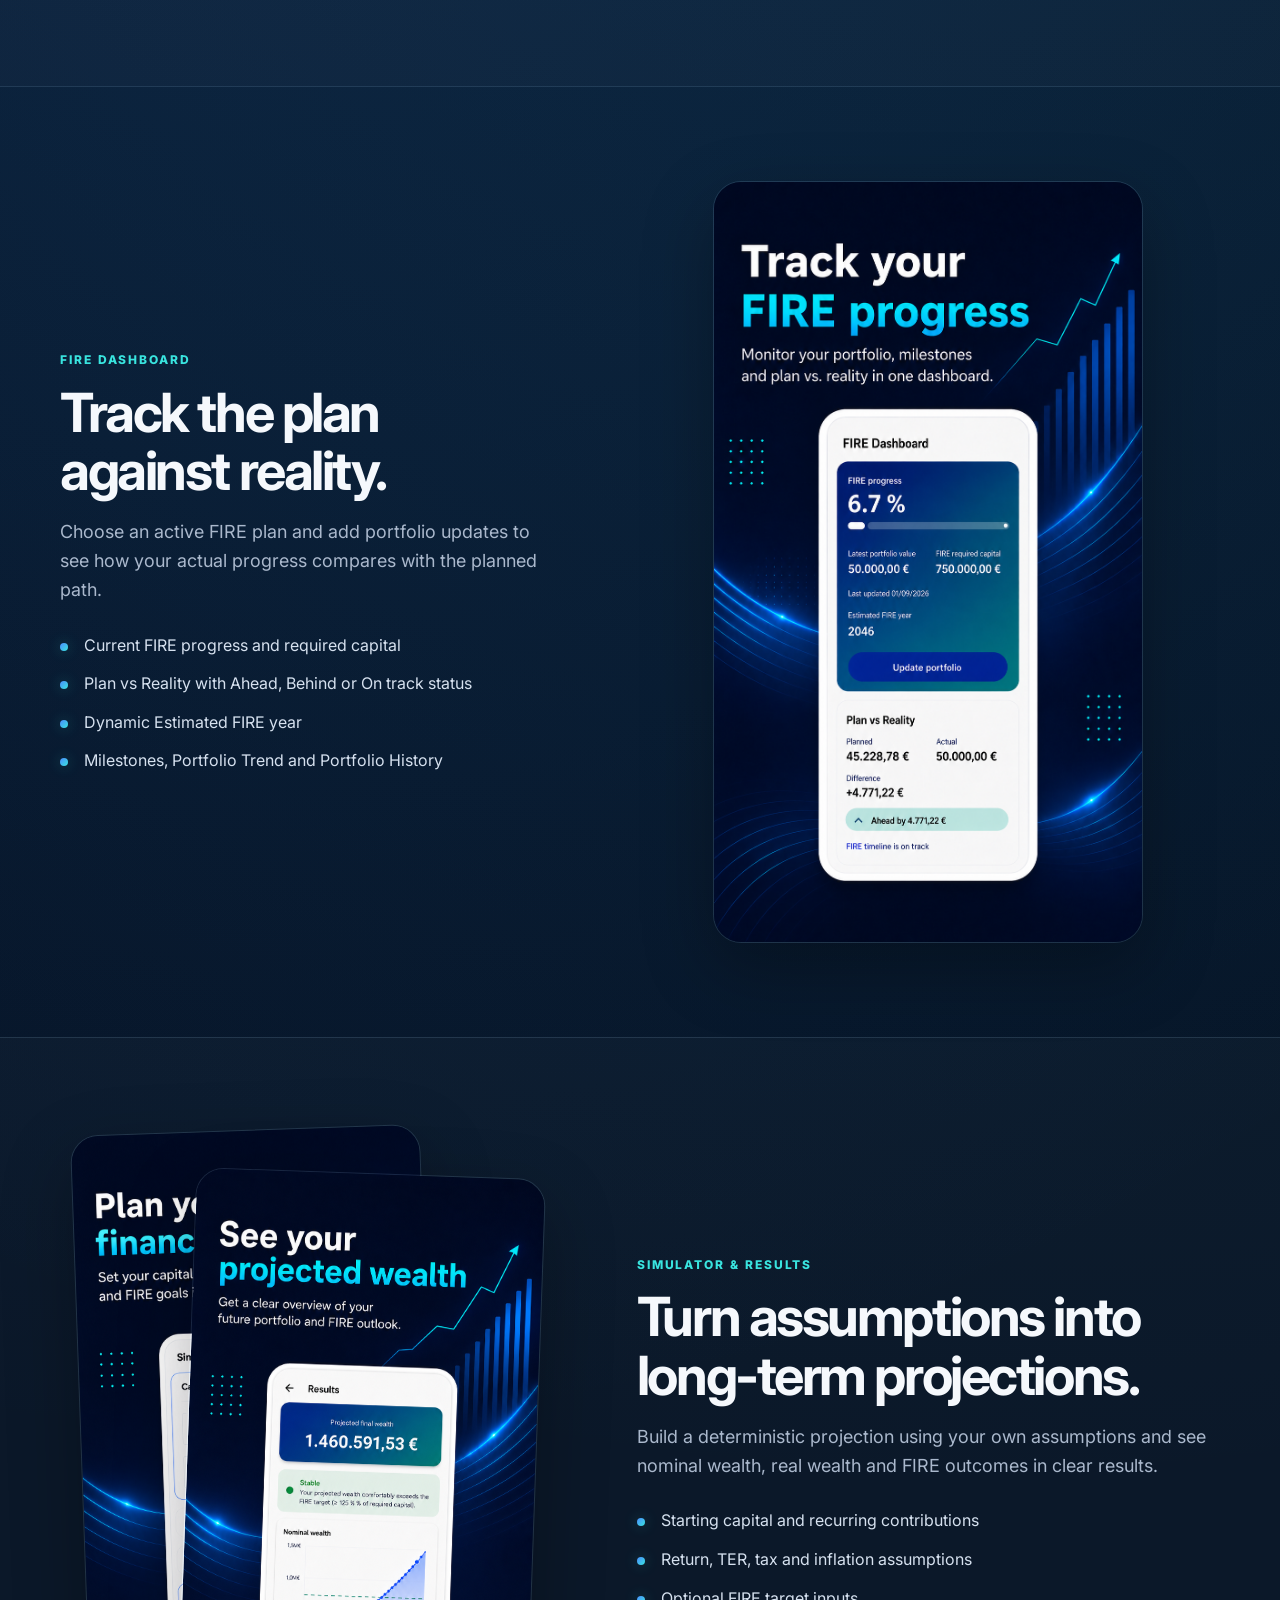
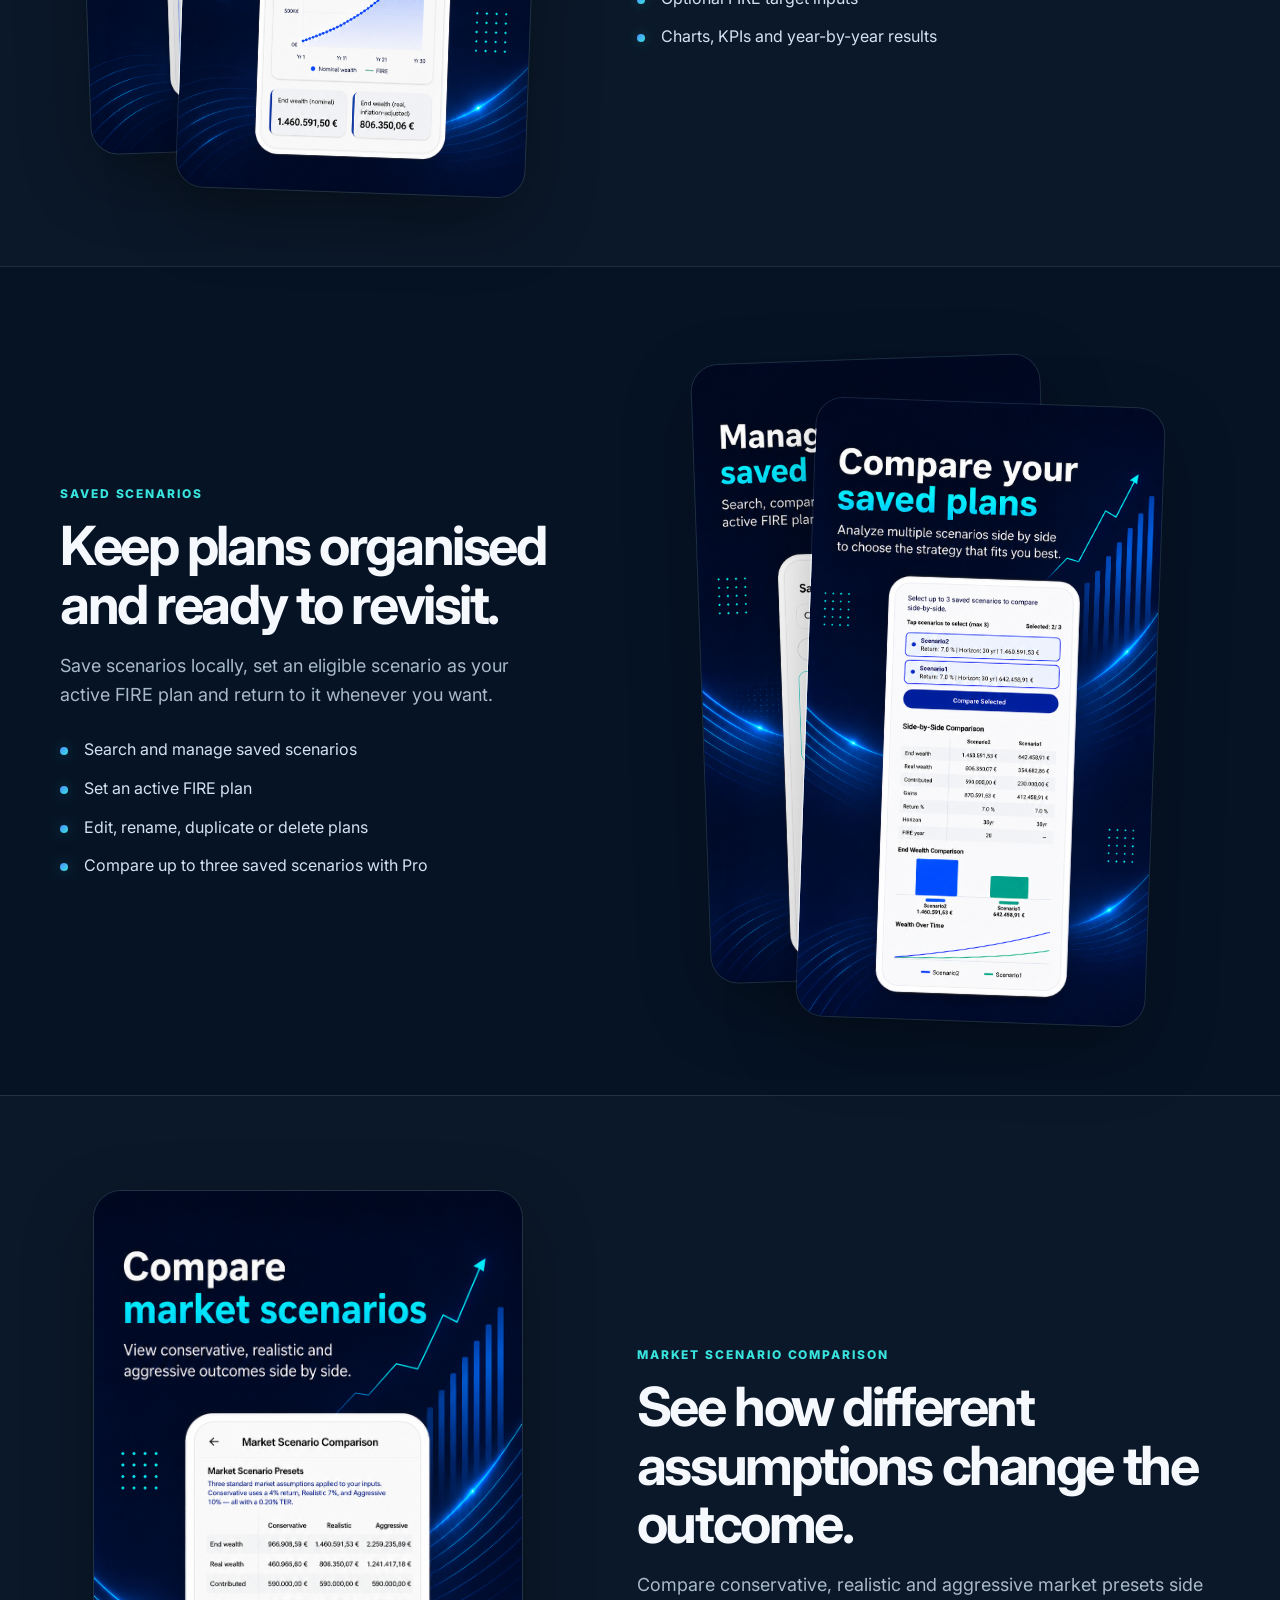
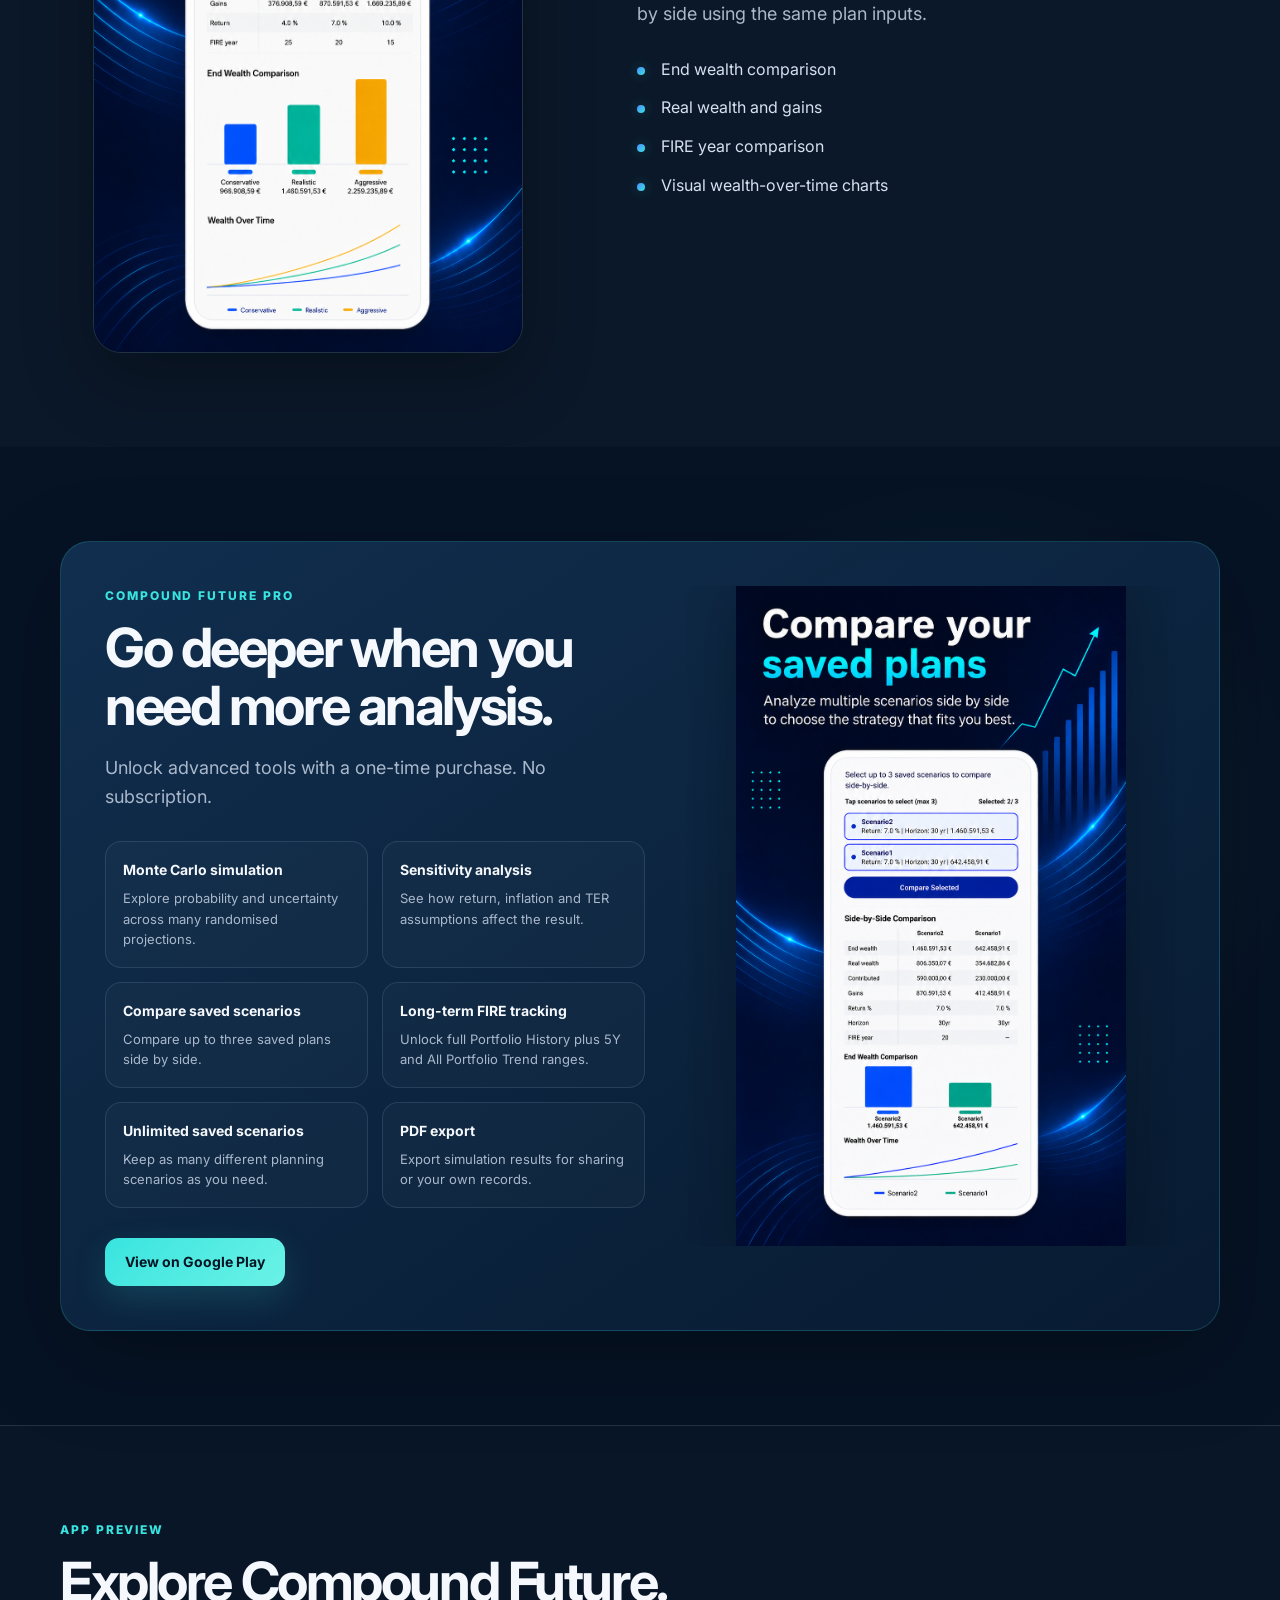
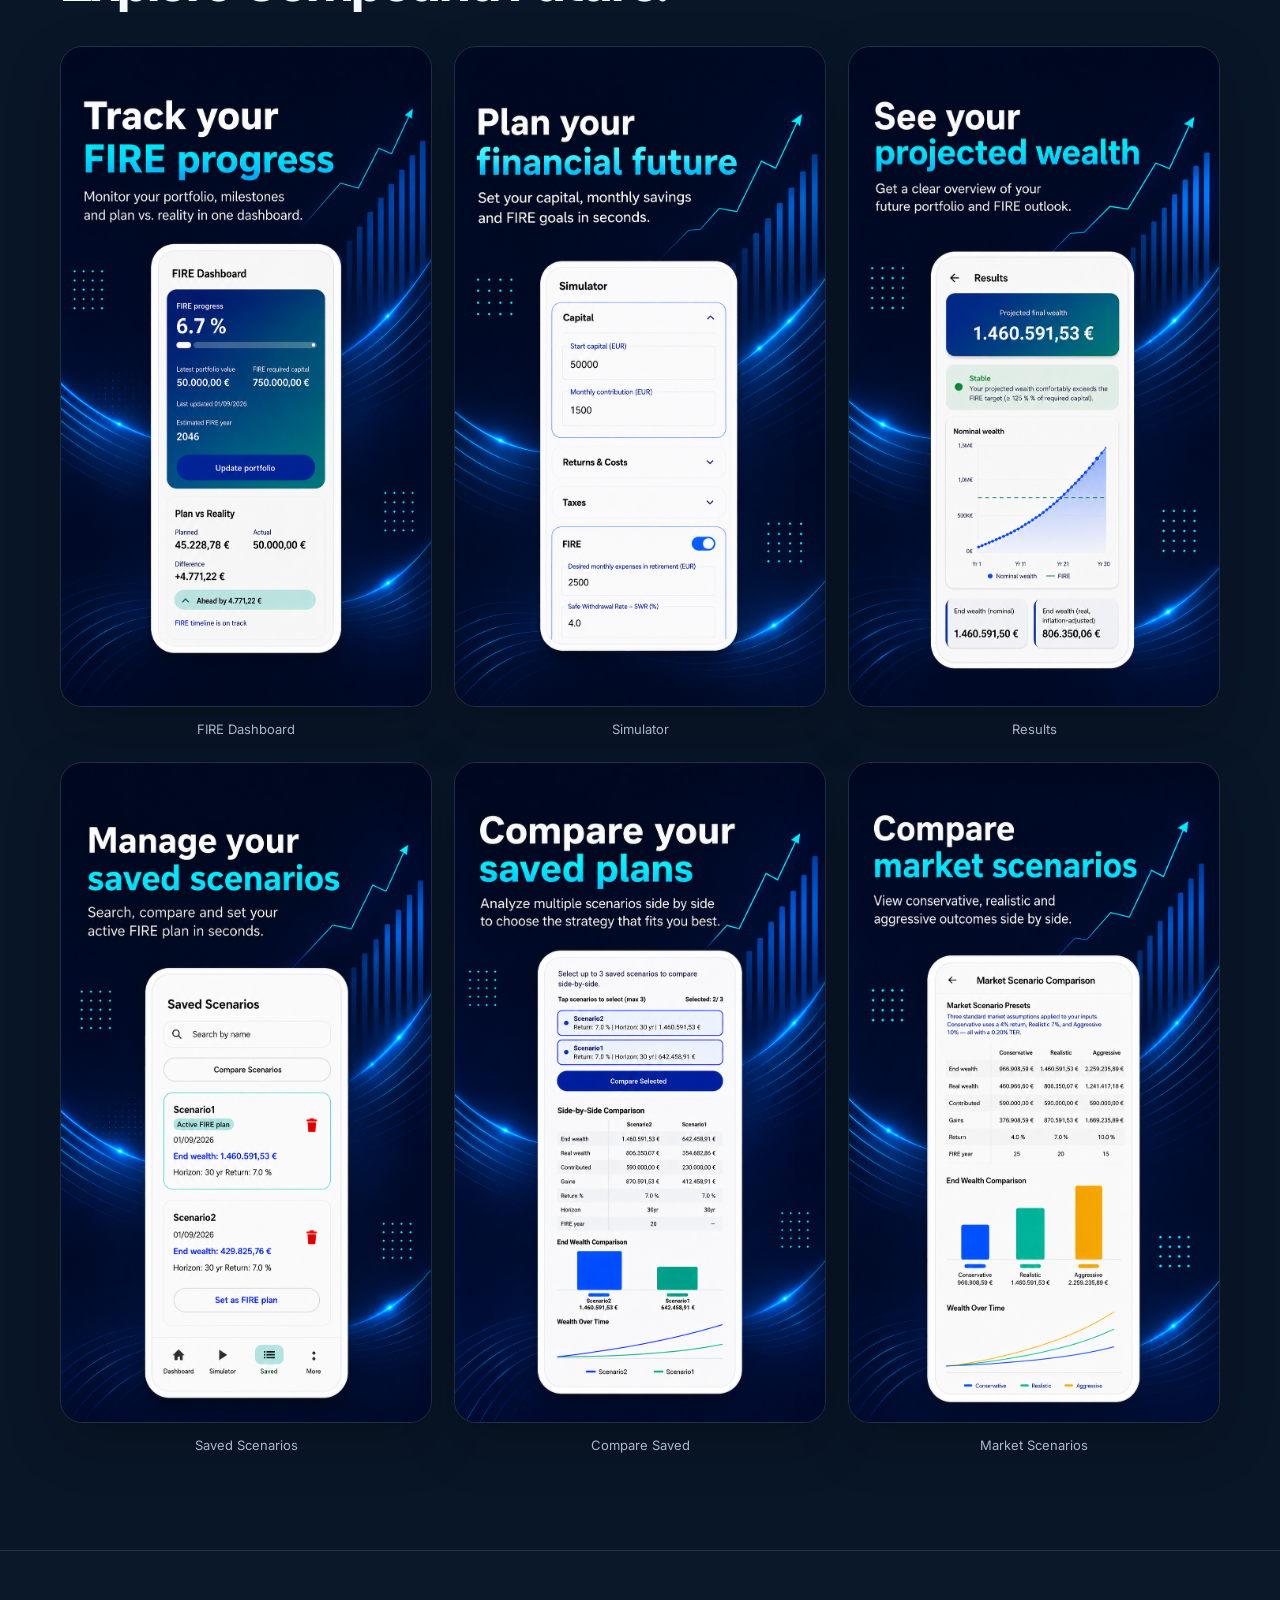
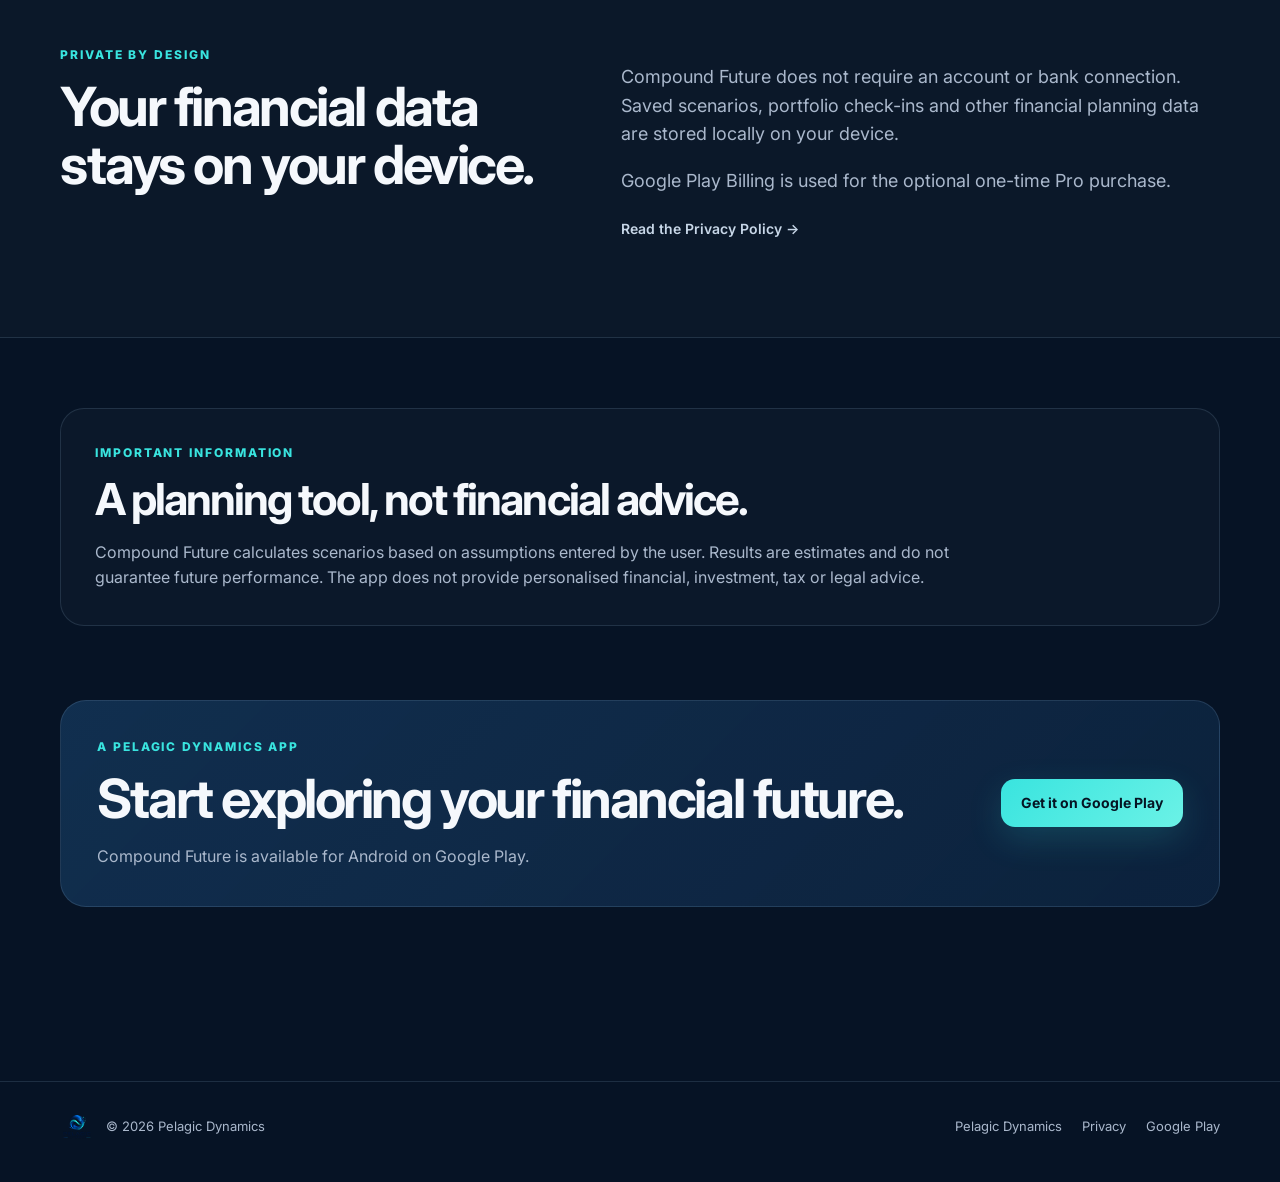
==== commit 5284bc72: "Update logo image source in index.html" ====
--- a/compound-future/index.html
+++ b/compound-future/index.html
@@ -16,7 +16,7 @@
   <header class="site-header">
     <div class="container nav-wrap">
       <a class="brand" href="../" aria-label="Pelagic Dynamics home">
-        <img src="../assets/images/pelagic-logo-2.png" alt="Pelagic Dynamics logo">
+        <img src="../assets/images/pelagic-logo.png" alt="Pelagic Dynamics logo">
         <span>Pelagic Dynamics</span>
       </a>
       <nav class="nav" aria-label="Primary navigation">
@@ -253,7 +253,7 @@
   <footer class="footer">
     <div class="container footer-wrap">
       <div class="footer-brand">
-        <img src="../assets/images/pelagic-logo-2.png" alt="Pelagic Dynamics">
+        <img src="../assets/images/pelagic-logo.png" alt="Pelagic Dynamics">
         <span>© 2026 Pelagic Dynamics</span>
       </div>
       <div class="footer-links">
